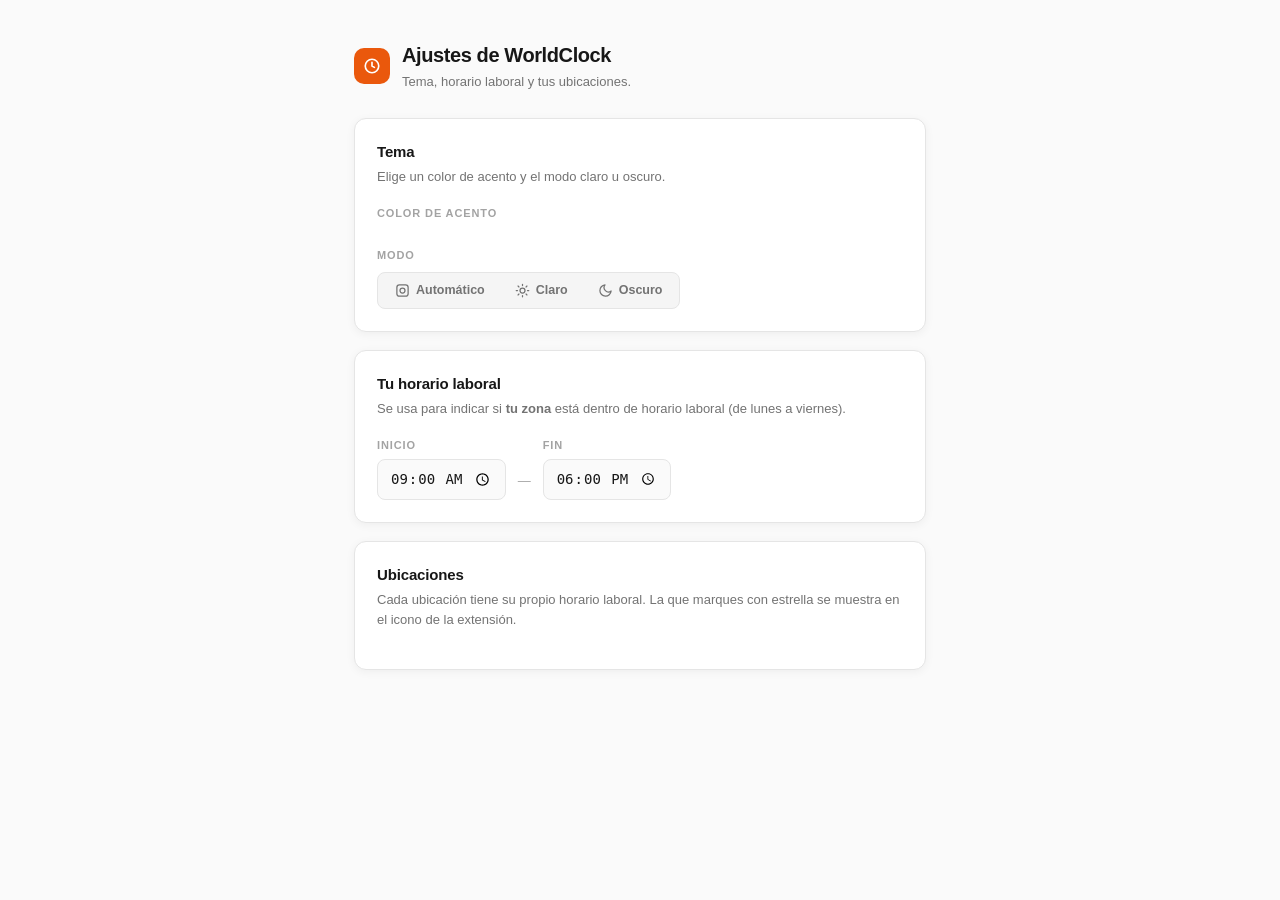
==== options/options.html @ 5c07d89d "Add WorldClock Chrome extension: multi-zone clock, working hours, themed UI" ====
<!DOCTYPE html>
<html lang="es" data-accent="orange" data-mode="light">
<head>
  <meta charset="utf-8">
  <meta name="viewport" content="width=device-width, initial-scale=1">
  <title>Ajustes · WorldClock</title>
  <link rel="stylesheet" href="../lib/base.css">
  <link rel="stylesheet" href="options.css">
</head>
<body>
  <div class="page">

    <header class="page-head">
      <div class="brand">
        <span class="brand-mark" aria-hidden="true">
          <svg width="18" height="18" viewBox="0 0 24 24" fill="none" stroke="currentColor" stroke-width="2.2" stroke-linecap="round" stroke-linejoin="round">
            <circle cx="12" cy="12" r="9"/>
            <path d="M12 7v5l3.2 1.8"/>
          </svg>
        </span>
        <div>
          <h1 class="page-title">Ajustes de WorldClock</h1>
          <p class="page-sub">Tema, horario laboral y tus ubicaciones.</p>
        </div>
      </div>
    </header>

    <section class="card" id="themeCard">
      <h2 class="card-title">Tema</h2>
      <p class="card-desc">Elige un color de acento y el modo claro u oscuro.</p>

      <div class="field-label">Color de acento</div>
      <div class="swatches" id="swatches"></div>

      <div class="field-label">Modo</div>
      <div class="segmented" id="modeSegmented">
        <button class="seg-btn" data-mode="system">
          <svg width="15" height="15" viewBox="0 0 24 24" fill="none" stroke="currentColor" stroke-width="2" stroke-linecap="round" stroke-linejoin="round"><circle cx="12" cy="12" r="4"/><rect x="3" y="3" width="18" height="18" rx="4"/></svg>
          Automático
        </button>
        <button class="seg-btn" data-mode="light">
          <svg width="15" height="15" viewBox="0 0 24 24" fill="none" stroke="currentColor" stroke-width="2" stroke-linecap="round" stroke-linejoin="round"><circle cx="12" cy="12" r="4"/><path d="M12 2v2M12 20v2M4.9 4.9l1.4 1.4M17.7 17.7l1.4 1.4M2 12h2M20 12h2M4.9 19.1l1.4-1.4M17.7 6.3l1.4-1.4"/></svg>
          Claro
        </button>
        <button class="seg-btn" data-mode="dark">
          <svg width="15" height="15" viewBox="0 0 24 24" fill="none" stroke="currentColor" stroke-width="2" stroke-linecap="round" stroke-linejoin="round"><path d="M21 12.8A9 9 0 1 1 11.2 3a7 7 0 0 0 9.8 9.8z"/></svg>
          Oscuro
        </button>
      </div>
    </section>

    <section class="card">
      <h2 class="card-title">Tu horario laboral</h2>
      <p class="card-desc">Se usa para indicar si <strong>tu zona</strong> está dentro de horario laboral (de lunes a viernes).</p>
      <div class="time-row">
        <div class="time-field">
          <label class="field-label" for="localStart">Inicio</label>
          <input id="localStart" type="time" class="time-input" value="09:00">
        </div>
        <span class="time-sep">—</span>
        <div class="time-field">
          <label class="field-label" for="localEnd">Fin</label>
          <input id="localEnd" type="time" class="time-input" value="18:00">
        </div>
      </div>
    </section>

    <section class="card">
      <h2 class="card-title">Ubicaciones</h2>
      <p class="card-desc">Cada ubicación tiene su propio horario laboral. La que marques con estrella se muestra en el icono de la extensión.</p>

      <div class="search-wrap" id="searchWrap"></div>

      <div class="option-list" id="optionList"></div>
      <div class="empty-state" id="emptyState" hidden>
        <p class="empty-text">Aún no hay ubicaciones. Añade una arriba para empezar.</p>
      </div>
    </section>

  </div>
  <script type="module" src="options.js"></script>
</body>
</html>
---- lib/base.css ----
/* ---------- Theme: Tailwind neutral + accent (via [data-accent]) ---------- */

:root {
  --ok: #16a34a;
  --ok-bg: #dcfce7;
  --bad: #dc2626;
  --bad-bg: #fee2e2;
  --shadow: 0 2px 10px rgba(0, 0, 0, 0.05);
  --ring: 0 0 0 3px rgba(0, 0, 0, 0.04);
  --radius: 12px;
  --radius-sm: 8px;
  --font-ui: -apple-system, "SF Pro Text", "Segoe UI", "Helvetica Neue", Arial, sans-serif;
  --font-display: "SF Pro Display", "Segoe UI", "Helvetica Neue", Arial, sans-serif;
  --font-serif: "Palatino", "Palatino Linotype", "Book Antiqua", Georgia, serif;
  --font-mono: "SF Mono", ui-monospace, Menlo, Consolas, monospace;
}

:root[data-mode="light"] {
  --bg: #fafafa;
  --surface: #ffffff;
  --surface-2: #f5f5f5;
  --border: #e5e5e5;
  --border-strong: #d4d4d4;
  --text: #171717;
  --muted: #737373;
  --subtle: #a3a3a3;
  --ok: #16a34a;
  --ok-bg: #dcfce7;
  --bad: #dc2626;
  --bad-bg: #fee2e2;
  --shadow: 0 2px 10px rgba(0, 0, 0, 0.05);
  --ring: 0 0 0 3px rgba(0, 0, 0, 0.05);
  color-scheme: light;
}

:root[data-mode="dark"] {
  --bg: #0a0a0a;
  --surface: #171717;
  --surface-2: #262626;
  --border: #262626;
  --border-strong: #404040;
  --text: #fafafa;
  --muted: #a3a3a3;
  --subtle: #737373;
  --ok: #4ade80;
  --ok-bg: rgba(34, 197, 94, 0.12);
  --bad: #f87171;
  --bad-bg: rgba(239, 68, 68, 0.12);
  --shadow: 0 2px 12px rgba(0, 0, 0, 0.5);
  --ring: 0 0 0 3px rgba(255, 255, 255, 0.06);
  color-scheme: dark;
}

/* Tailwind accent shades applied per accent name */
[data-accent="orange"] { --a50:#fff7ed; --a100:#ffedd5; --a200:#fed7aa; --a300:#fdba74; --a400:#fb923c; --a500:#f97316; --a600:#ea580c; --a700:#c2410c; }
[data-accent="amber"] { --a50:#fffbeb; --a100:#fef3c7; --a200:#fde68a; --a300:#fcd34d; --a400:#fbbf24; --a500:#f59e0b; --a600:#d97706; --a700:#b45309; }
[data-accent="red"] { --a50:#fef2f2; --a100:#fee2e2; --a200:#fecaca; --a300:#fca5a5; --a400:#f87171; --a500:#ef4444; --a600:#dc2626; --a700:#b91c1c; }
[data-accent="rose"] { --a50:#fff1f2; --a100:#ffe4e6; --a200:#fecdd3; --a300:#fda4af; --a400:#fb7185; --a500:#f43f5e; --a600:#e11d48; --a700:#be123c; }
[data-accent="fuchsia"] { --a50:#fdf4ff; --a100:#fae8ff; --a200:#f5d0fe; --a300:#f0abfc; --a400:#e879f9; --a500:#d946ef; --a600:#c026d3; --a700:#a21caf; }
[data-accent="violet"] { --a50:#f5f3ff; --a100:#ede9fe; --a200:#ddd6fe; --a300:#c4b5fd; --a400:#a78bfa; --a500:#8b5cf6; --a600:#7c3aed; --a700:#6d28d9; }
[data-accent="indigo"] { --a50:#eef2ff; --a100:#e0e7ff; --a200:#c7d2fe; --a300:#a5b4fc; --a400:#818cf8; --a500:#6366f1; --a600:#4f46e5; --a700:#4338ca; }
[data-accent="blue"] { --a50:#eff6ff; --a100:#dbeafe; --a200:#bfdbfe; --a300:#93c5fd; --a400:#60a5fa; --a500:#3b82f6; --a600:#2563eb; --a700:#1d4ed8; }
[data-accent="cyan"] { --a50:#ecfeff; --a100:#cffafe; --a200:#a5f3fc; --a300:#67e8f9; --a400:#22d3ee; --a500:#06b6d4; --a600:#0891b2; --a700:#0e7490; }
[data-accent="teal"] { --a50:#f0fdfa; --a100:#ccfbf1; --a200:#99f6e4; --a300:#5eead4; --a400:#2dd4bf; --a500:#14b8a6; --a600:#0d9488; --a700:#0f766e; }
[data-accent="emerald"] { --a50:#ecfdf5; --a100:#d1fae5; --a200:#a7f3d0; --a300:#6ee7b7; --a400:#34d399; --a500:#10b981; --a600:#059669; --a700:#047857; }
[data-accent="green"] { --a50:#f0fdf4; --a100:#dcfce7; --a200:#bbf7d0; --a300:#86efac; --a400:#4ade80; --a500:#22c55e; --a600:#16a34a; --a700:#15803d; }
[data-accent="lime"] { --a50:#f7fee7; --a100:#ecfccb; --a200:#d9f99d; --a300:#bef264; --a400:#a3e635; --a500:#84cc16; --a600:#65a30d; --a700:#4d7c0f; }

/* ---------- Base ---------- */

* { box-sizing: border-box; }

html, body {
  margin: 0;
  padding: 0;
}

body {
  font-family: var(--font-ui);
  font-size: 13px;
  line-height: 1.5;
  color: var(--text);
  background: var(--bg);
  -webkit-font-smoothing: antialiased;
  transition: background-color 0.25s ease, color 0.25s ease;
}

button {
  font-family: inherit;
  font-size: inherit;
  color: inherit;
  background: none;
  border: none;
  cursor: pointer;
  padding: 0;
}

input {
  font-family: inherit;
  color: inherit;
}

/* ---------- Shared components ---------- */

.icon-btn {
  display: inline-flex;
  align-items: center;
  justify-content: center;
  width: 30px;
  height: 30px;
  border-radius: var(--radius-sm);
  color: var(--muted);
  transition: background-color 0.18s ease, color 0.18s ease, transform 0.18s ease;
}
.icon-btn:hover {
  background: var(--surface-2);
  color: var(--text);
}
.icon-btn:active { transform: scale(0.94); }

.pill {
  display: inline-flex;
  align-items: center;
  gap: 6px;
  padding: 3px 10px;
  border-radius: 999px;
  font-size: 11px;
  font-weight: 600;
  letter-spacing: 0.02em;
  white-space: nowrap;
}
.pill .pill-dot {
  width: 6px;
  height: 6px;
  border-radius: 999px;
  background: currentColor;
}
.pill.ok { background: var(--ok-bg); color: var(--ok); }
.pill.bad { background: var(--bad-bg); color: var(--bad); }
.pill.muted { background: var(--surface-2); color: var(--muted); }

.btn-primary {
  display: inline-flex;
  align-items: center;
  justify-content: center;
  gap: 6px;
  padding: 8px 16px;
  border-radius: var(--radius-sm);
  background: var(--a600);
  color: #fff;
  font-weight: 600;
  transition: background-color 0.18s ease, transform 0.18s ease, box-shadow 0.18s ease;
}
.btn-primary:hover { background: var(--a500); box-shadow: var(--shadow); }
.btn-primary:active { transform: scale(0.97); }

.btn-ghost {
  display: inline-flex;
  align-items: center;
  justify-content: center;
  gap: 6px;
  padding: 7px 14px;
  border-radius: var(--radius-sm);
  border: 1px solid var(--border);
  color: var(--muted);
  font-weight: 500;
  transition: background-color 0.18s ease, color 0.18s ease, border-color 0.18s ease;
}
.btn-ghost:hover { background: var(--surface-2); color: var(--text); border-color: var(--border-strong); }

/* ---------- Search ---------- */

.search { display: flex; flex-direction: column; }

.search-field {
  display: flex;
  align-items: center;
  gap: 8px;
  padding: 0 10px;
  border: 1px solid var(--border);
  border-radius: var(--radius-sm);
  background: var(--surface);
  color: var(--subtle);
  transition: border-color 0.18s ease, box-shadow 0.18s ease;
}
.search-field:focus-within {
  border-color: var(--a500);
  box-shadow: var(--ring);
}

.search-input {
  flex: 1;
  min-width: 0;
  padding: 9px 0;
  border: none;
  outline: none;
  background: transparent;
  font-size: 13px;
}
.search-input::placeholder { color: var(--subtle); }

.search-clear {
  display: inline-flex;
  align-items: center;
  justify-content: center;
  width: 20px;
  height: 20px;
  border-radius: 6px;
  color: var(--subtle);
}
.search-clear:hover { color: var(--text); background: var(--surface-2); }

.search-results {
  display: flex;
  flex-direction: column;
  gap: 2px;
  margin-top: 6px;
  max-height: 240px;
  overflow-y: auto;
}

.search-result {
  display: flex;
  align-items: center;
  justify-content: space-between;
  gap: 12px;
  padding: 8px 10px;
  border-radius: var(--radius-sm);
  text-align: left;
  animation: rise 0.28s cubic-bezier(0.16, 1, 0.3, 1) both;
  animation-delay: calc(var(--i) * 18ms);
}
.search-result:hover { background: var(--surface-2); }
.search-result-main { display: flex; flex-direction: column; min-width: 0; }
.search-result-city { font-weight: 600; font-size: 13px; }
.search-result-sub { font-size: 11px; color: var(--subtle); }
.search-result-tz {
  font-family: var(--font-mono);
  font-size: 10px;
  color: var(--subtle);
  white-space: nowrap;
  overflow: hidden;
  text-overflow: ellipsis;
  max-width: 130px;
}

.search-empty {
  padding: 14px;
  text-align: center;
  color: var(--subtle);
  font-size: 12px;
}

/* ---------- Motion ---------- */

@keyframes rise {
  from { opacity: 0; transform: translateY(10px); }
  to { opacity: 1; transform: translateY(0); }
}

@keyframes fadeIn {
  from { opacity: 0; }
  to { opacity: 1; }
}

@keyframes tickPulse {
  0% { opacity: 0.35; }
  100% { opacity: 1; }
}

@keyframes swapIn {
  from { opacity: 0; transform: translateY(8px); }
  to { opacity: 1; transform: translateY(0); }
}

@keyframes pop {
  0% { transform: scale(0.6); opacity: 0; }
  70% { transform: scale(1.08); }
  100% { transform: scale(1); opacity: 1; }
}

/* ---------- Scrollbars ---------- */

::-webkit-scrollbar { width: 8px; height: 8px; }
::-webkit-scrollbar-thumb {
  background: var(--border-strong);
  border-radius: 999px;
  border: 2px solid transparent;
  background-clip: content-box;
}
::-webkit-scrollbar-thumb:hover { background-color: var(--subtle); }
::-webkit-scrollbar-track { background: transparent; }
---- options/options.css ----
.page {
  max-width: 620px;
  margin: 0 auto;
  padding: 40px 24px 64px;
  display: flex;
  flex-direction: column;
  gap: 18px;
  animation: fadeIn 0.4s ease both;
}

/* ---------- Header ---------- */

.page-head { display: flex; align-items: center; gap: 12px; margin-bottom: 8px; }
.brand { display: flex; align-items: center; gap: 12px; }
.brand-mark {
  display: inline-flex;
  align-items: center;
  justify-content: center;
  width: 36px;
  height: 36px;
  border-radius: 10px;
  background: var(--a600);
  color: #fff;
  flex: none;
}
.page-title {
  font-family: var(--font-display);
  font-size: 20px;
  font-weight: 700;
  letter-spacing: -0.02em;
  margin: 0;
}
.page-sub { margin: 2px 0 0; font-size: 13px; color: var(--muted); }

/* ---------- Cards ---------- */

.card {
  background: var(--surface);
  border: 1px solid var(--border);
  border-radius: var(--radius);
  padding: 22px;
  box-shadow: var(--shadow);
  animation: rise 0.4s cubic-bezier(0.16, 1, 0.3, 1) both;
}
.card:nth-of-type(2) { animation-delay: 60ms; }
.card:nth-of-type(3) { animation-delay: 120ms; }

.card-title {
  font-family: var(--font-display);
  font-size: 15px;
  font-weight: 700;
  letter-spacing: -0.01em;
  margin: 0 0 4px;
}
.card-desc {
  font-size: 13px;
  color: var(--muted);
  margin: 0 0 18px;
}

.field-label {
  display: block;
  font-size: 11px;
  font-weight: 700;
  letter-spacing: 0.08em;
  text-transform: uppercase;
  color: var(--subtle);
  margin: 18px 0 8px;
}
.field-label:first-of-type { margin-top: 0; }

/* ---------- Swatches ---------- */

.swatches {
  display: grid;
  grid-template-columns: repeat(auto-fill, minmax(38px, 1fr));
  gap: 8px;
}

.swatch {
  position: relative;
  aspect-ratio: 1;
  border-radius: 10px;
  border: 2px solid transparent;
  transition: transform 0.16s ease, box-shadow 0.16s ease;
}
.swatch:hover { transform: translateY(-2px); box-shadow: var(--shadow); }
.swatch:active { transform: scale(0.94); }
.swatch.active {
  border-color: var(--text);
  box-shadow: 0 0 0 3px var(--a100);
}
.swatch.active::after {
  content: "";
  position: absolute;
  inset: 0;
  margin: auto;
  width: 8px;
  height: 8px;
  border-radius: 999px;
  background: var(--a700);
}

/* ---------- Segmented ---------- */

.segmented {
  display: inline-flex;
  gap: 2px;
  padding: 3px;
  background: var(--surface-2);
  border: 1px solid var(--border);
  border-radius: var(--radius-sm);
}

.seg-btn {
  display: inline-flex;
  align-items: center;
  gap: 6px;
  padding: 7px 14px;
  border-radius: 6px;
  font-size: 12.5px;
  font-weight: 600;
  color: var(--muted);
  transition: background-color 0.16s ease, color 0.16s ease;
}
.seg-btn:hover { color: var(--text); }
.seg-btn.active {
  background: var(--surface);
  color: var(--text);
  box-shadow: var(--shadow);
}

/* ---------- Time row ---------- */

.time-row {
  display: flex;
  align-items: flex-end;
  gap: 12px;
}
.time-field { display: flex; flex-direction: column; }
.time-field .field-label { margin: 0 0 6px; }
.time-sep { padding-bottom: 9px; color: var(--subtle); }

.time-input {
  padding: 9px 12px;
  border: 1px solid var(--border);
  border-radius: var(--radius-sm);
  background: var(--bg);
  font-family: var(--font-mono);
  font-size: 14px;
  outline: none;
  transition: border-color 0.18s ease, box-shadow 0.18s ease;
}
.time-input:focus {
  border-color: var(--a500);
  box-shadow: var(--ring);
}

/* ---------- Locations ---------- */

.search-wrap { margin-bottom: 16px; }

.option-list {
  display: flex;
  flex-direction: column;
  gap: 10px;
}

.opt-card {
  display: flex;
  flex-direction: column;
  gap: 12px;
  padding: 14px;
  border: 1px solid var(--border);
  border-radius: var(--radius-sm);
  background: var(--bg);
  transition: border-color 0.18s ease;
  animation: rise 0.3s cubic-bezier(0.16, 1, 0.3, 1) both;
  animation-delay: calc(var(--i) * 40ms);
}
.opt-card:hover { border-color: var(--border-strong); }

.opt-head {
  display: flex;
  align-items: center;
  gap: 10px;
}
.opt-main { flex: 1; min-width: 0; }
.opt-city { font-weight: 700; font-size: 14px; }
.opt-city.primary::before {
  content: "★ ";
  color: var(--a500);
}
.opt-tz {
  font-family: var(--font-mono);
  font-size: 11px;
  color: var(--subtle);
}

.opt-body {
  display: flex;
  align-items: center;
  flex-wrap: wrap;
  gap: 10px 18px;
}
.opt-work-row { display: flex; align-items: center; gap: 8px; }
.opt-work-row .field-label { margin: 0; }
.opt-time {
  padding: 6px 8px;
  border: 1px solid var(--border);
  border-radius: 6px;
  background: var(--surface);
  font-family: var(--font-mono);
  font-size: 12.5px;
  outline: none;
  transition: border-color 0.18s ease, box-shadow 0.18s ease;
}
.opt-time:focus { border-color: var(--a500); box-shadow: var(--ring); }

.opt-check {
  display: inline-flex;
  align-items: center;
  gap: 7px;
  font-size: 12.5px;
  color: var(--muted);
  cursor: pointer;
  user-select: none;
}
.opt-check input {
  width: 15px;
  height: 15px;
  accent-color: var(--a600);
  cursor: pointer;
}

.opt-actions { margin-left: auto; display: flex; gap: 4px; }
.opt-action {
  display: inline-flex;
  align-items: center;
  justify-content: center;
  width: 30px;
  height: 30px;
  border-radius: 7px;
  color: var(--subtle);
  transition: background-color 0.15s ease, color 0.15s ease;
}
.opt-action:hover { background: var(--surface-2); color: var(--text); }
.opt-action.starred { color: var(--a500); }
.opt-action.danger:hover { background: var(--bad-bg); color: var(--bad); }

.empty-state {
  padding: 18px;
  text-align: center;
  border: 1px dashed var(--border-strong);
  border-radius: var(--radius-sm);
}
.empty-state .empty-text { margin: 0; font-size: 13px; color: var(--muted); }

@media (max-width: 460px) {
  .page { padding: 24px 14px 48px; }
  .opt-body { align-items: flex-start; flex-direction: column; }
  .opt-actions { margin-left: 0; }
}
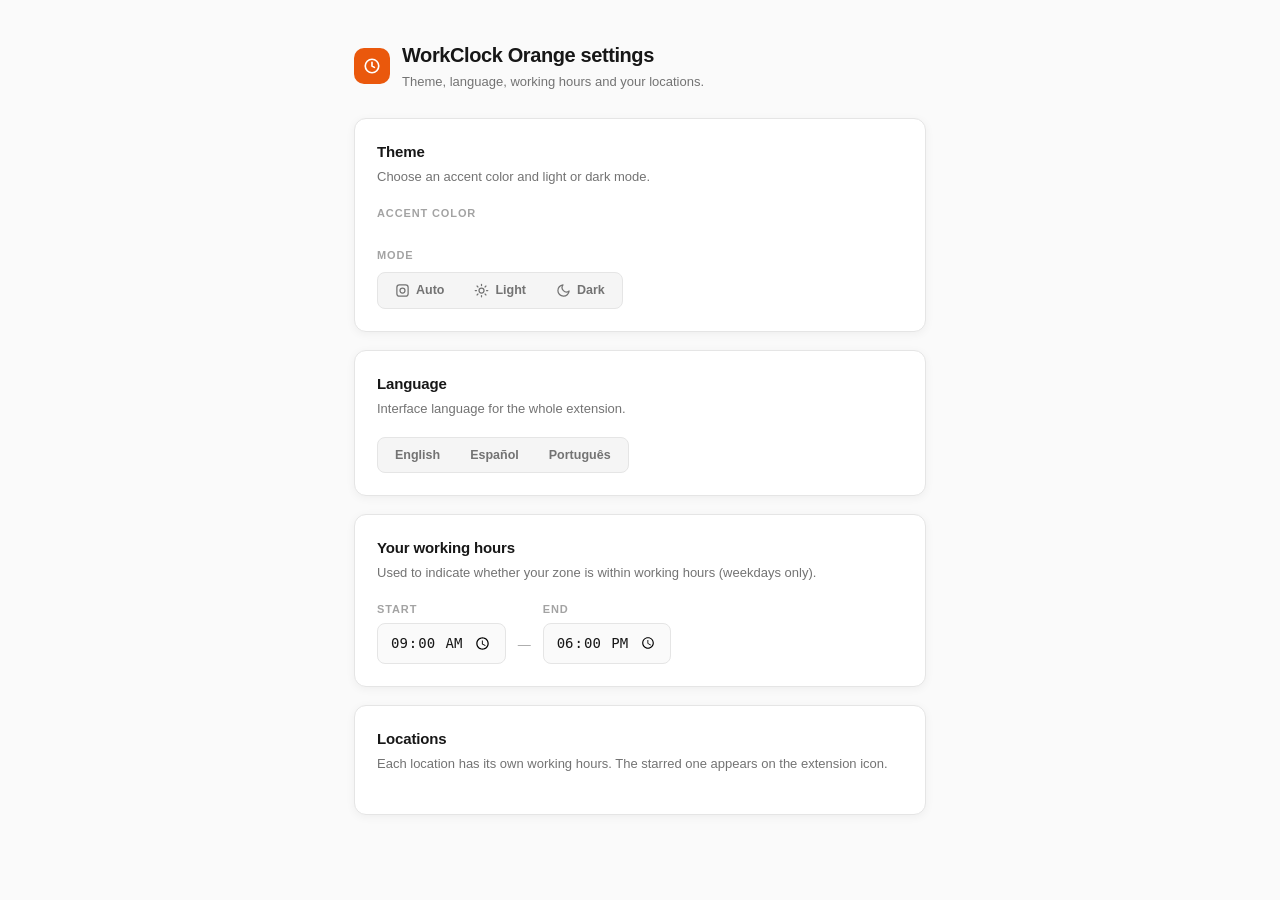
==== commit aaa8606b: "Rebrand extension to WorkClock Orange" ====
--- a/options/options.html
+++ b/options/options.html
@@ -1,9 +1,9 @@
 <!DOCTYPE html>
-<html lang="es" data-accent="orange" data-mode="light">
+<html lang="en" data-accent="orange" data-mode="light">
 <head>
   <meta charset="utf-8">
   <meta name="viewport" content="width=device-width, initial-scale=1">
-  <title>Ajustes · WorldClock</title>
+  <title>WorkClock Orange settings</title>
   <link rel="stylesheet" href="../lib/base.css">
   <link rel="stylesheet" href="options.css">
 </head>
@@ -19,61 +19,71 @@
           </svg>
         </span>
         <div>
-          <h1 class="page-title">Ajustes de WorldClock</h1>
-          <p class="page-sub">Tema, horario laboral y tus ubicaciones.</p>
+          <h1 class="page-title" data-i18n="optionsTitle">WorkClock Orange settings</h1>
+          <p class="page-sub" data-i18n="optionsSub">Theme, language, working hours and your locations.</p>
         </div>
       </div>
     </header>
 
     <section class="card" id="themeCard">
-      <h2 class="card-title">Tema</h2>
-      <p class="card-desc">Elige un color de acento y el modo claro u oscuro.</p>
+      <h2 class="card-title" data-i18n="theme">Theme</h2>
+      <p class="card-desc" data-i18n="themeDesc">Choose an accent color and light or dark mode.</p>
 
-      <div class="field-label">Color de acento</div>
+      <div class="field-label" data-i18n="accentColor">Accent color</div>
       <div class="swatches" id="swatches"></div>
 
-      <div class="field-label">Modo</div>
+      <div class="field-label" data-i18n="mode">Mode</div>
       <div class="segmented" id="modeSegmented">
         <button class="seg-btn" data-mode="system">
           <svg width="15" height="15" viewBox="0 0 24 24" fill="none" stroke="currentColor" stroke-width="2" stroke-linecap="round" stroke-linejoin="round"><circle cx="12" cy="12" r="4"/><rect x="3" y="3" width="18" height="18" rx="4"/></svg>
-          Automático
+          <span data-i18n="auto">Auto</span>
         </button>
         <button class="seg-btn" data-mode="light">
           <svg width="15" height="15" viewBox="0 0 24 24" fill="none" stroke="currentColor" stroke-width="2" stroke-linecap="round" stroke-linejoin="round"><circle cx="12" cy="12" r="4"/><path d="M12 2v2M12 20v2M4.9 4.9l1.4 1.4M17.7 17.7l1.4 1.4M2 12h2M20 12h2M4.9 19.1l1.4-1.4M17.7 6.3l1.4-1.4"/></svg>
-          Claro
+          <span data-i18n="light">Light</span>
         </button>
         <button class="seg-btn" data-mode="dark">
           <svg width="15" height="15" viewBox="0 0 24 24" fill="none" stroke="currentColor" stroke-width="2" stroke-linecap="round" stroke-linejoin="round"><path d="M21 12.8A9 9 0 1 1 11.2 3a7 7 0 0 0 9.8 9.8z"/></svg>
-          Oscuro
+          <span data-i18n="dark">Dark</span>
         </button>
       </div>
     </section>
 
     <section class="card">
-      <h2 class="card-title">Tu horario laboral</h2>
-      <p class="card-desc">Se usa para indicar si <strong>tu zona</strong> está dentro de horario laboral (de lunes a viernes).</p>
+      <h2 class="card-title" data-i18n="language">Language</h2>
+      <p class="card-desc" data-i18n="languageDesc">Interface language for the whole extension.</p>
+      <div class="segmented" id="langSegmented">
+        <button class="seg-btn" data-lang="en">English</button>
+        <button class="seg-btn" data-lang="es">Español</button>
+        <button class="seg-btn" data-lang="pt">Português</button>
+      </div>
+    </section>
+
+    <section class="card">
+      <h2 class="card-title" data-i18n="yourWorkHours">Your working hours</h2>
+      <p class="card-desc" data-i18n="yourWorkHoursDesc">Used to indicate whether your zone is within working hours (weekdays only).</p>
       <div class="time-row">
         <div class="time-field">
-          <label class="field-label" for="localStart">Inicio</label>
+          <label class="field-label" for="localStart" data-i18n="start">Start</label>
           <input id="localStart" type="time" class="time-input" value="09:00">
         </div>
         <span class="time-sep">—</span>
         <div class="time-field">
-          <label class="field-label" for="localEnd">Fin</label>
+          <label class="field-label" for="localEnd" data-i18n="end">End</label>
           <input id="localEnd" type="time" class="time-input" value="18:00">
         </div>
       </div>
     </section>
 
     <section class="card">
-      <h2 class="card-title">Ubicaciones</h2>
-      <p class="card-desc">Cada ubicación tiene su propio horario laboral. La que marques con estrella se muestra en el icono de la extensión.</p>
+      <h2 class="card-title" data-i18n="locationsSettings">Locations</h2>
+      <p class="card-desc" data-i18n="locationsDesc">Each location has its own working hours. The starred one appears on the extension icon.</p>
 
       <div class="search-wrap" id="searchWrap"></div>
 
       <div class="option-list" id="optionList"></div>
       <div class="empty-state" id="emptyState" hidden>
-        <p class="empty-text">Aún no hay ubicaciones. Añade una arriba para empezar.</p>
+        <p class="empty-text" data-i18n="noLocationsYet">No locations yet. Add one above to get started.</p>
       </div>
     </section>
 
--- a/lib/base.css
+++ b/lib/base.css
@@ -48,12 +48,14 @@
   --bad-bg: rgba(239, 68, 68, 0.12);
   --shadow: 0 2px 12px rgba(0, 0, 0, 0.5);
   --ring: 0 0 0 3px rgba(255, 255, 255, 0.06);
+  --a50: color-mix(in srgb, var(--a500) 14%, transparent);
+  --a100: color-mix(in srgb, var(--a500) 22%, transparent);
+  --a200: color-mix(in srgb, var(--a500) 32%, transparent);
   color-scheme: dark;
 }
 
 /* Tailwind accent shades applied per accent name */
 [data-accent="orange"] { --a50:#fff7ed; --a100:#ffedd5; --a200:#fed7aa; --a300:#fdba74; --a400:#fb923c; --a500:#f97316; --a600:#ea580c; --a700:#c2410c; }
-[data-accent="amber"] { --a50:#fffbeb; --a100:#fef3c7; --a200:#fde68a; --a300:#fcd34d; --a400:#fbbf24; --a500:#f59e0b; --a600:#d97706; --a700:#b45309; }
 [data-accent="red"] { --a50:#fef2f2; --a100:#fee2e2; --a200:#fecaca; --a300:#fca5a5; --a400:#f87171; --a500:#ef4444; --a600:#dc2626; --a700:#b91c1c; }
 [data-accent="rose"] { --a50:#fff1f2; --a100:#ffe4e6; --a200:#fecdd3; --a300:#fda4af; --a400:#fb7185; --a500:#f43f5e; --a600:#e11d48; --a700:#be123c; }
 [data-accent="fuchsia"] { --a50:#fdf4ff; --a100:#fae8ff; --a200:#f5d0fe; --a300:#f0abfc; --a400:#e879f9; --a500:#d946ef; --a600:#c026d3; --a700:#a21caf; }
@@ -64,11 +66,12 @@
 [data-accent="teal"] { --a50:#f0fdfa; --a100:#ccfbf1; --a200:#99f6e4; --a300:#5eead4; --a400:#2dd4bf; --a500:#14b8a6; --a600:#0d9488; --a700:#0f766e; }
 [data-accent="emerald"] { --a50:#ecfdf5; --a100:#d1fae5; --a200:#a7f3d0; --a300:#6ee7b7; --a400:#34d399; --a500:#10b981; --a600:#059669; --a700:#047857; }
 [data-accent="green"] { --a50:#f0fdf4; --a100:#dcfce7; --a200:#bbf7d0; --a300:#86efac; --a400:#4ade80; --a500:#22c55e; --a600:#16a34a; --a700:#15803d; }
-[data-accent="lime"] { --a50:#f7fee7; --a100:#ecfccb; --a200:#d9f99d; --a300:#bef264; --a400:#a3e635; --a500:#84cc16; --a600:#65a30d; --a700:#4d7c0f; }
 
 /* ---------- Base ---------- */
 
 * { box-sizing: border-box; }
+
+[hidden] { display: none !important; }
 
 html, body {
   margin: 0;
